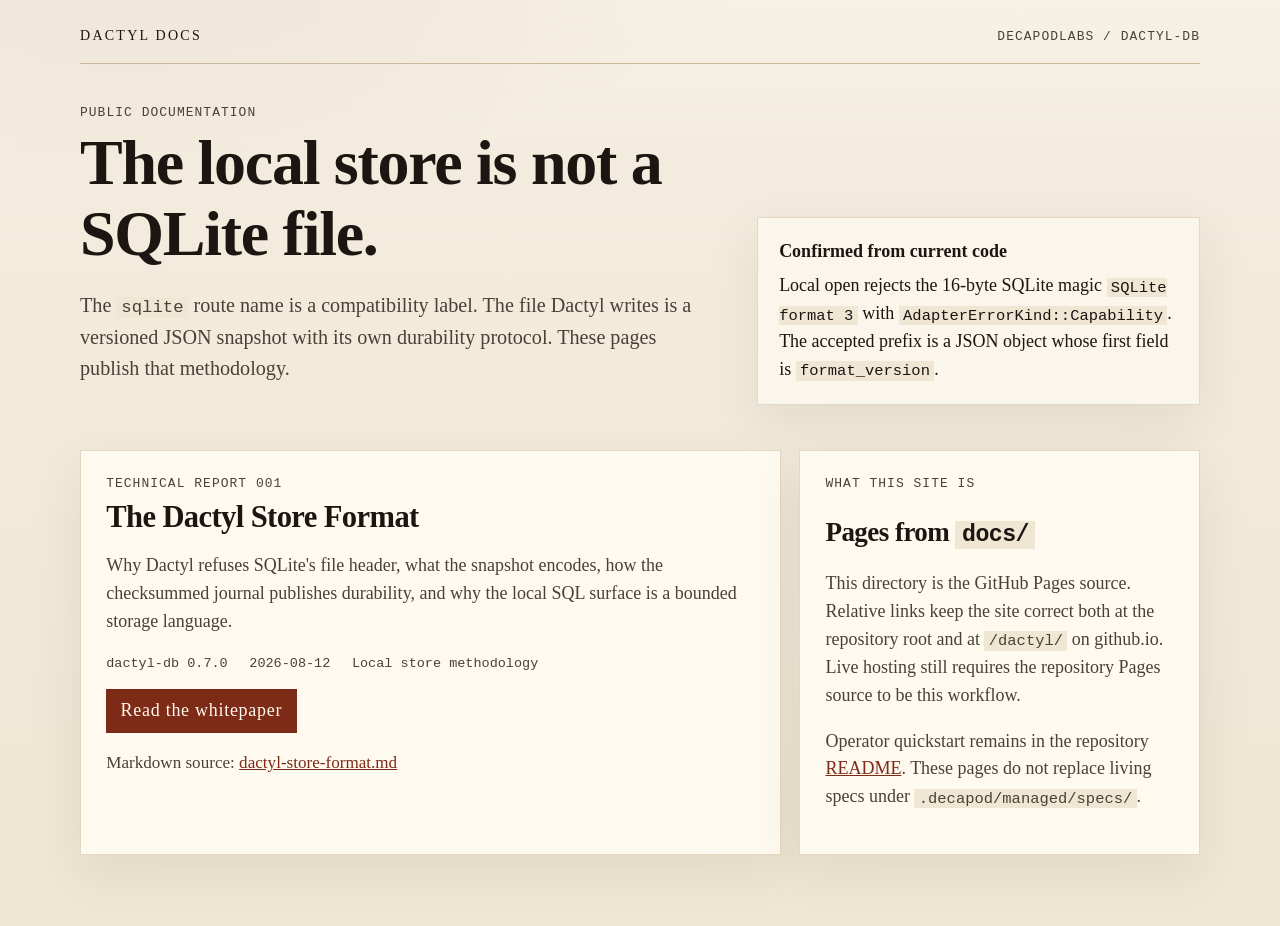
==== docs/index.html @ 8b5dbbfa "docs: add Dactyl store-format whitepaper pages Record that the local route publishes a versioned JSO" ====
<!DOCTYPE html>
<html lang="en">
<head>
  <meta charset="utf-8">
  <meta name="viewport" content="width=device-width, initial-scale=1">
  <title>Dactyl Docs</title>
  <meta name="description" content="Public documentation for dactyl-db, including the store-format whitepaper.">
  <link rel="stylesheet" href="styles.css">
</head>
<body>
  <div class="site-frame">
    <header class="masthead">
      <a class="wordmark" href="index.html">Dactyl Docs</a>
      <div class="kicker">DecapodLabs / dactyl-db</div>
    </header>

    <section class="hero">
      <div>
        <div class="kicker">Public documentation</div>
        <h1>The local store is not a SQLite file.</h1>
        <p class="lede">
          The <code>sqlite</code> route name is a compatibility label. The file
          Dactyl writes is a versioned JSON snapshot with its own durability
          protocol. These pages publish that methodology.
        </p>
      </div>
      <aside class="panel">
        <strong>Confirmed from current code</strong>
        Local open rejects the 16-byte SQLite magic
        <code>SQLite format 3</code> with
        <code>AdapterErrorKind::Capability</code>. The accepted prefix is a
        JSON object whose first field is <code>format_version</code>.
      </aside>
    </section>

    <section class="card-grid">
      <article class="paper-card">
        <div class="kicker">Technical report 001</div>
        <h2>The Dactyl Store Format</h2>
        <p>
          Why Dactyl refuses SQLite's file header, what the snapshot encodes,
          how the checksummed journal publishes durability, and why the local
          SQL surface is a bounded storage language.
        </p>
        <div class="meta">
          <span>dactyl-db 0.7.0</span>
          <span>2026-08-12</span>
          <span>Local store methodology</span>
        </div>
        <a class="cta" href="whitepapers/dactyl-store-format.html">Read the whitepaper</a>
        <p class="note">Markdown source: <a href="whitepapers/dactyl-store-format.md">dactyl-store-format.md</a></p>
      </article>
      <article class="note-card">
        <div class="kicker">What this site is</div>
        <h2>Pages from <code>docs/</code></h2>
        <p>
          This directory is the GitHub Pages source. Relative links keep the
          site correct both at the repository root and at
          <code>/dactyl/</code> on github.io. Live hosting still requires the
          repository Pages source to be this workflow.
        </p>
        <p>
          Operator quickstart remains in the repository
          <a href="https://github.com/DecapodLabs/dactyl">README</a>.
          These pages do not replace living specs under
          <code>.decapod/managed/specs/</code>.
        </p>
      </article>
    </section>
  </div>
</body>
</html>
---- docs/styles.css ----
:root {
  --paper: #f3ecde;
  --paper-edge: #e4d8c2;
  --ink: #1b1611;
  --ink-soft: #4a4136;
  --rule: #c9b89d;
  --accent: #7d2a16;
  --accent-soft: #a84a2e;
  --code: #efe6d4;
  --code-ink: #2a2118;
  --shadow: 0 18px 50px rgba(47, 32, 14, 0.08);
  --measure: 42rem;
}

* {
  box-sizing: border-box;
}

html {
  font-size: 18px;
  scroll-behavior: smooth;
}

body {
  margin: 0;
  color: var(--ink);
  background:
    radial-gradient(1200px 500px at 10% -10%, rgba(125, 42, 22, 0.08), transparent 55%),
    linear-gradient(180deg, #f7f1e5 0%, var(--paper) 18%, #efe6d3 100%);
  font-family: "Iowan Old Style", "Palatino Linotype", Palatino, "Times New Roman", ui-serif, serif;
  line-height: 1.55;
}

a {
  color: var(--accent);
}

a:hover {
  color: var(--accent-soft);
}

code,
pre,
.byte,
.kicker,
nav,
.meta,
.toc,
figcaption {
  font-family: "IBM Plex Mono", "SFMono-Regular", ui-monospace, Menlo, Consolas, monospace;
}

.site-frame {
  width: min(1120px, calc(100% - 2.4rem));
  margin: 0 auto;
  padding: 1.4rem 0 4rem;
}

.masthead {
  display: flex;
  justify-content: space-between;
  gap: 1rem;
  align-items: baseline;
  border-bottom: 1px solid var(--rule);
  padding-bottom: 0.85rem;
  margin-bottom: 2.2rem;
}

.masthead a {
  text-decoration: none;
  color: inherit;
}

.wordmark {
  letter-spacing: 0.16em;
  text-transform: uppercase;
  font-size: 0.78rem;
}

.kicker {
  color: var(--ink-soft);
  font-size: 0.72rem;
  letter-spacing: 0.08em;
  text-transform: uppercase;
}

.hero {
  display: grid;
  grid-template-columns: 1.3fr 0.9fr;
  gap: 2rem;
  align-items: end;
  margin-bottom: 2.5rem;
}

h1,
h2,
h3 {
  font-weight: 600;
  letter-spacing: -0.02em;
  line-height: 1.12;
}

h1 {
  font-size: clamp(2.2rem, 5vw, 4rem);
  margin: 0.2rem 0 0.8rem;
}

.lede {
  font-size: 1.12rem;
  max-width: 38rem;
  color: var(--ink-soft);
}

.panel {
  background: rgba(255, 251, 243, 0.72);
  border: 1px solid var(--paper-edge);
  box-shadow: var(--shadow);
  padding: 1.1rem 1.2rem;
}

.panel strong {
  display: block;
  margin-bottom: 0.35rem;
}

.card-grid {
  display: grid;
  grid-template-columns: 1.4fr 0.8fr;
  gap: 1rem;
}

.paper-card,
.note-card {
  background: #fffaf0;
  border: 1px solid var(--paper-edge);
  padding: 1.3rem 1.4rem 1.4rem;
  box-shadow: var(--shadow);
}

.paper-card h2 {
  margin: 0.3rem 0 0.7rem;
  font-size: 1.7rem;
}

.paper-card p,
.note-card p {
  color: var(--ink-soft);
}

.meta {
  display: flex;
  flex-wrap: wrap;
  gap: 0.7rem 1.2rem;
  color: var(--ink-soft);
  font-size: 0.75rem;
}

.cta {
  display: inline-block;
  margin-top: 0.8rem;
  padding: 0.45rem 0.8rem;
  background: var(--accent);
  color: #fff8ef;
  text-decoration: none;
  letter-spacing: 0.04em;
}

.cta:hover {
  color: #fff8ef;
  background: var(--accent-soft);
}

.paper {
  display: grid;
  grid-template-columns: 15rem minmax(0, var(--measure));
  gap: 2.4rem;
  align-items: start;
}

.toc {
  position: sticky;
  top: 1rem;
  font-size: 0.74rem;
  line-height: 1.45;
}

.toc ol {
  margin: 0.6rem 0 0;
  padding-left: 1.1rem;
  color: var(--ink-soft);
}

.toc a {
  color: inherit;
  text-decoration: none;
}

.toc a:hover {
  color: var(--accent);
}

.paper-body h1 {
  font-size: clamp(2rem, 4vw, 3.1rem);
}

.paper-body h2 {
  margin-top: 2.4rem;
  padding-top: 0.4rem;
  border-top: 1px solid var(--rule);
  font-size: 1.4rem;
}

.paper-body h3 {
  margin-top: 1.5rem;
  font-size: 1.08rem;
}

.drop {
  float: left;
  font-size: 3.6rem;
  line-height: 0.8;
  padding: 0.18rem 0.45rem 0 0;
  color: var(--accent);
}

.abstract {
  background: #fffaf0;
  border-left: 3px solid var(--accent);
  padding: 0.9rem 1rem;
  margin: 1.2rem 0 1.6rem;
}

figure {
  margin: 1.4rem 0;
}

figure svg,
figure img {
  width: 100%;
  height: auto;
  background: #fffaf0;
  border: 1px solid var(--paper-edge);
}

figcaption {
  margin-top: 0.45rem;
  font-size: 0.72rem;
  color: var(--ink-soft);
}

table {
  width: 100%;
  border-collapse: collapse;
  font-size: 0.92rem;
  margin: 1rem 0 1.4rem;
}

th,
td {
  border-bottom: 1px solid var(--rule);
  text-align: left;
  vertical-align: top;
  padding: 0.45rem 0.5rem 0.45rem 0;
}

th {
  font-weight: 600;
}

pre {
  overflow: auto;
  background: var(--code);
  color: var(--code-ink);
  padding: 0.9rem 1rem;
  border: 1px solid var(--paper-edge);
  font-size: 0.82rem;
  line-height: 1.45;
}

code {
  font-size: 0.86em;
  background: var(--code);
  padding: 0.05em 0.28em;
}

pre code {
  background: transparent;
  padding: 0;
}

.byte-row {
  display: grid;
  grid-template-columns: repeat(16, 1fr);
  gap: 0.18rem;
  margin: 0.4rem 0 0.7rem;
}

.byte {
  background: #fffaf0;
  border: 1px solid var(--paper-edge);
  text-align: center;
  font-size: 0.62rem;
  padding: 0.35rem 0.1rem;
}

.byte.magic {
  background: #f3d5c8;
  border-color: #d9a28d;
}

.byte.json {
  background: #dce8d4;
  border-color: #b4c8a8;
}

.note {
  color: var(--ink-soft);
  font-size: 0.95rem;
}

footer {
  margin-top: 3rem;
  padding-top: 0.9rem;
  border-top: 1px solid var(--rule);
  color: var(--ink-soft);
  font-size: 0.92rem;
}

@media (max-width: 860px) {
  .hero,
  .card-grid,
  .paper {
    grid-template-columns: 1fr;
  }

  .toc {
    position: static;
  }

  html {
    font-size: 17px;
  }
}

@media print {
  body {
    background: white;
  }

  .masthead,
  .toc,
  .cta,
  footer nav {
    display: none;
  }

  .paper {
    display: block;
  }

  a {
    color: inherit;
    text-decoration: none;
  }
}
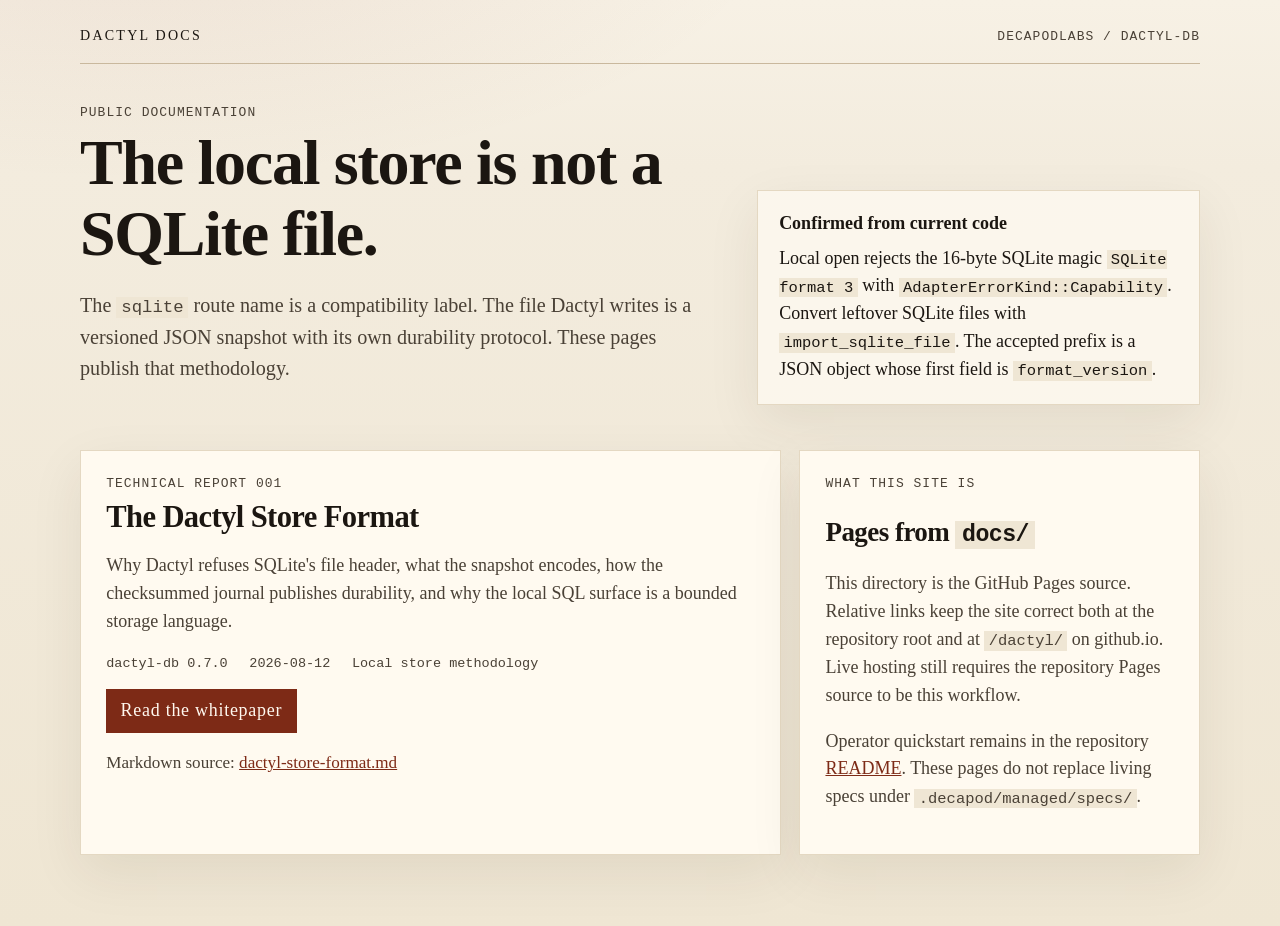
==== commit dcf6e3a2: "docs: correct the whitepaper for explicit SQLite import Stop saying import is caller-owned. open sti" ====
--- a/docs/index.html
+++ b/docs/index.html
@@ -28,7 +28,8 @@
         <strong>Confirmed from current code</strong>
         Local open rejects the 16-byte SQLite magic
         <code>SQLite format 3</code> with
-        <code>AdapterErrorKind::Capability</code>. The accepted prefix is a
+        <code>AdapterErrorKind::Capability</code>. Convert leftover SQLite
+        files with <code>import_sqlite_file</code>. The accepted prefix is a
         JSON object whose first field is <code>format_version</code>.
       </aside>
     </section>
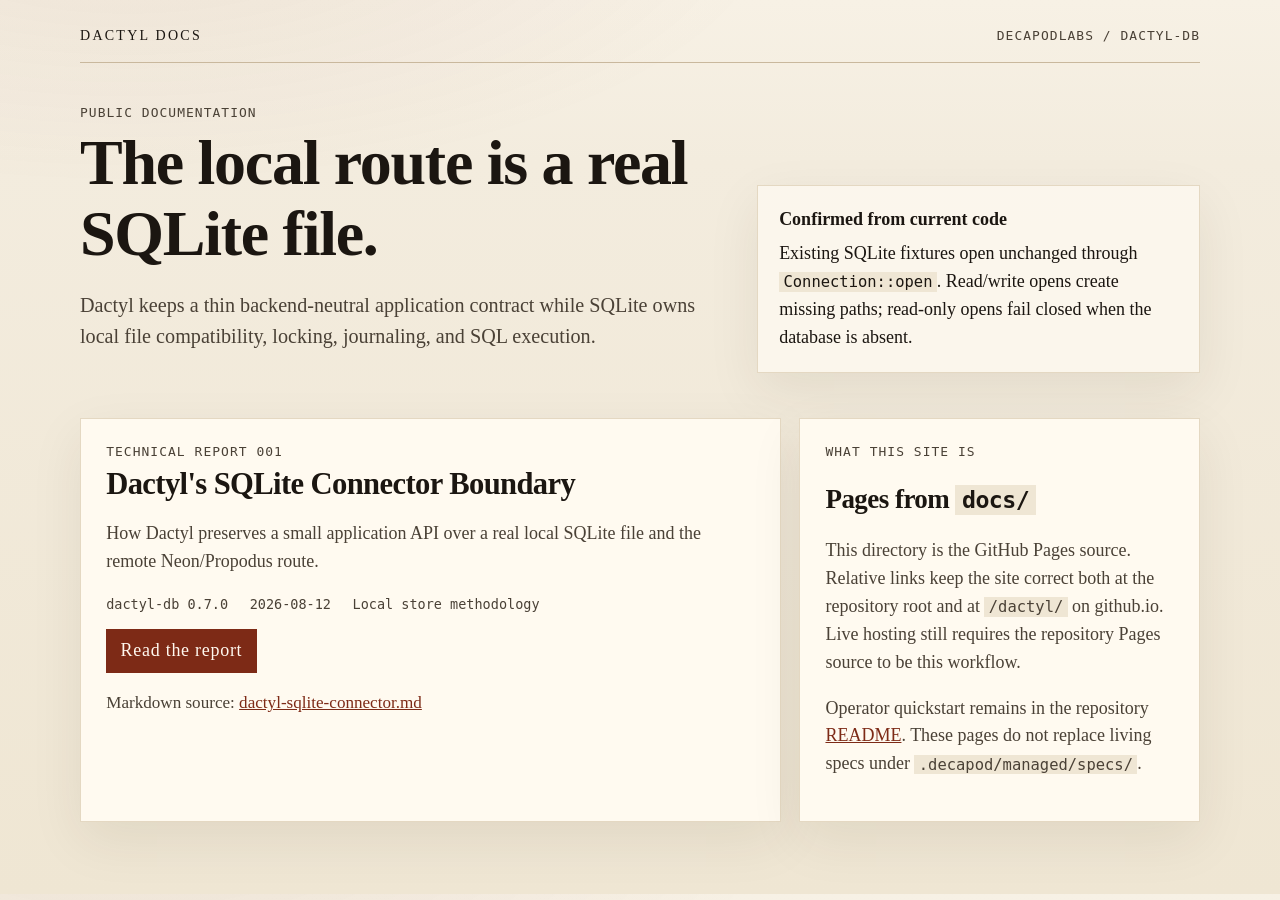
==== commit d9ca9b19: "docs: document the real SQLite boundary" ====
--- a/docs/index.html
+++ b/docs/index.html
@@ -4,7 +4,7 @@
   <meta charset="utf-8">
   <meta name="viewport" content="width=device-width, initial-scale=1">
   <title>Dactyl Docs</title>
-  <meta name="description" content="Public documentation for dactyl-db, including the store-format whitepaper.">
+  <meta name="description" content="Public documentation for dactyl-db, including the SQLite connector report.">
   <link rel="stylesheet" href="styles.css">
 </head>
 <body>
@@ -17,39 +17,35 @@
     <section class="hero">
       <div>
         <div class="kicker">Public documentation</div>
-        <h1>The local store is not a SQLite file.</h1>
+        <h1>The local route is a real SQLite file.</h1>
         <p class="lede">
-          The <code>sqlite</code> route name is a compatibility label. The file
-          Dactyl writes is a versioned JSON snapshot with its own durability
-          protocol. These pages publish that methodology.
+          Dactyl keeps a thin backend-neutral application contract while SQLite
+          owns local file compatibility, locking, journaling, and SQL execution.
         </p>
       </div>
       <aside class="panel">
         <strong>Confirmed from current code</strong>
-        Local open rejects the 16-byte SQLite magic
-        <code>SQLite format 3</code> with
-        <code>AdapterErrorKind::Capability</code>. Convert leftover SQLite
-        files with <code>import_sqlite_file</code>. The accepted prefix is a
-        JSON object whose first field is <code>format_version</code>.
+        Existing SQLite fixtures open unchanged through
+        <code>Connection::open</code>. Read/write opens create missing paths;
+        read-only opens fail closed when the database is absent.
       </aside>
     </section>
 
     <section class="card-grid">
       <article class="paper-card">
         <div class="kicker">Technical report 001</div>
-        <h2>The Dactyl Store Format</h2>
+        <h2>Dactyl's SQLite Connector Boundary</h2>
         <p>
-          Why Dactyl refuses SQLite's file header, what the snapshot encodes,
-          how the checksummed journal publishes durability, and why the local
-          SQL surface is a bounded storage language.
+          How Dactyl preserves a small application API over a real local SQLite
+          file and the remote Neon/Propodus route.
         </p>
         <div class="meta">
           <span>dactyl-db 0.7.0</span>
           <span>2026-08-12</span>
           <span>Local store methodology</span>
         </div>
-        <a class="cta" href="whitepapers/dactyl-store-format.html">Read the whitepaper</a>
-        <p class="note">Markdown source: <a href="whitepapers/dactyl-store-format.md">dactyl-store-format.md</a></p>
+        <a class="cta" href="whitepapers/dactyl-sqlite-connector.html">Read the report</a>
+        <p class="note">Markdown source: <a href="whitepapers/dactyl-sqlite-connector.md">dactyl-sqlite-connector.md</a></p>
       </article>
       <article class="note-card">
         <div class="kicker">What this site is</div>
